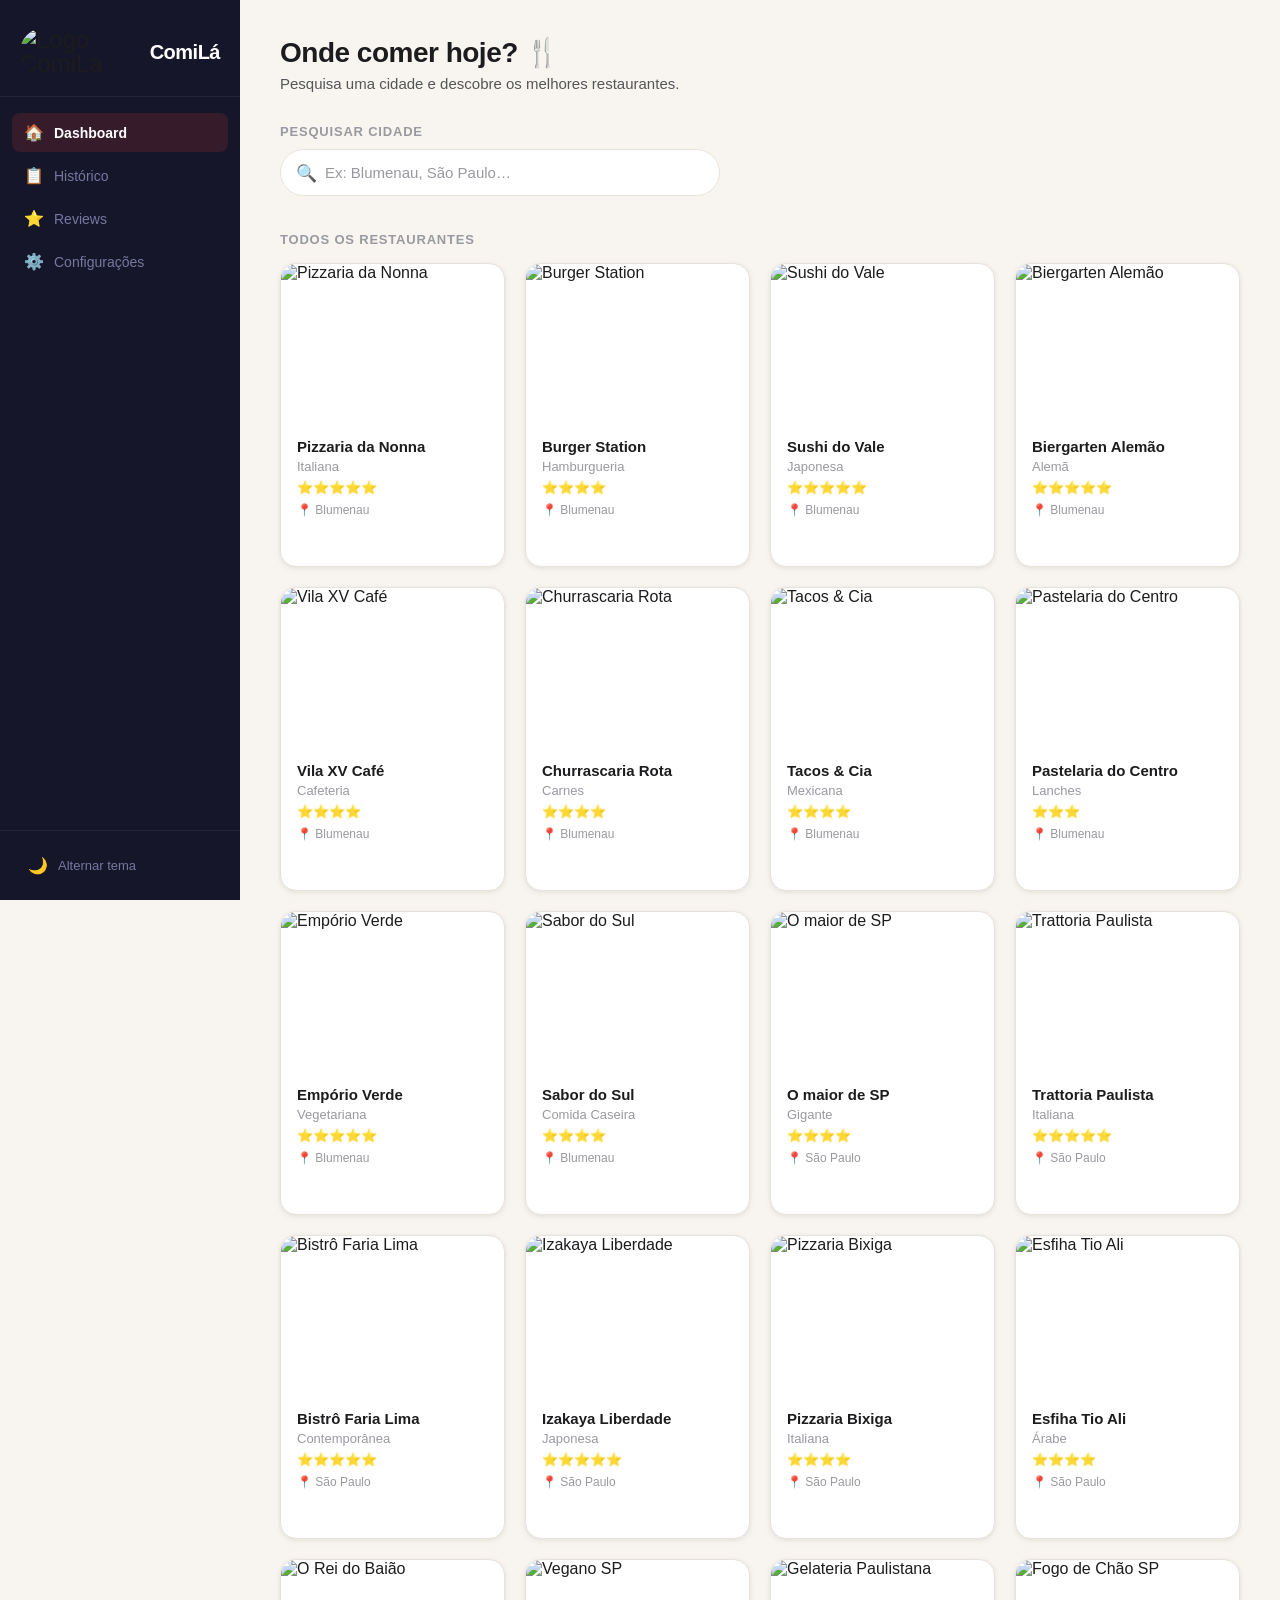
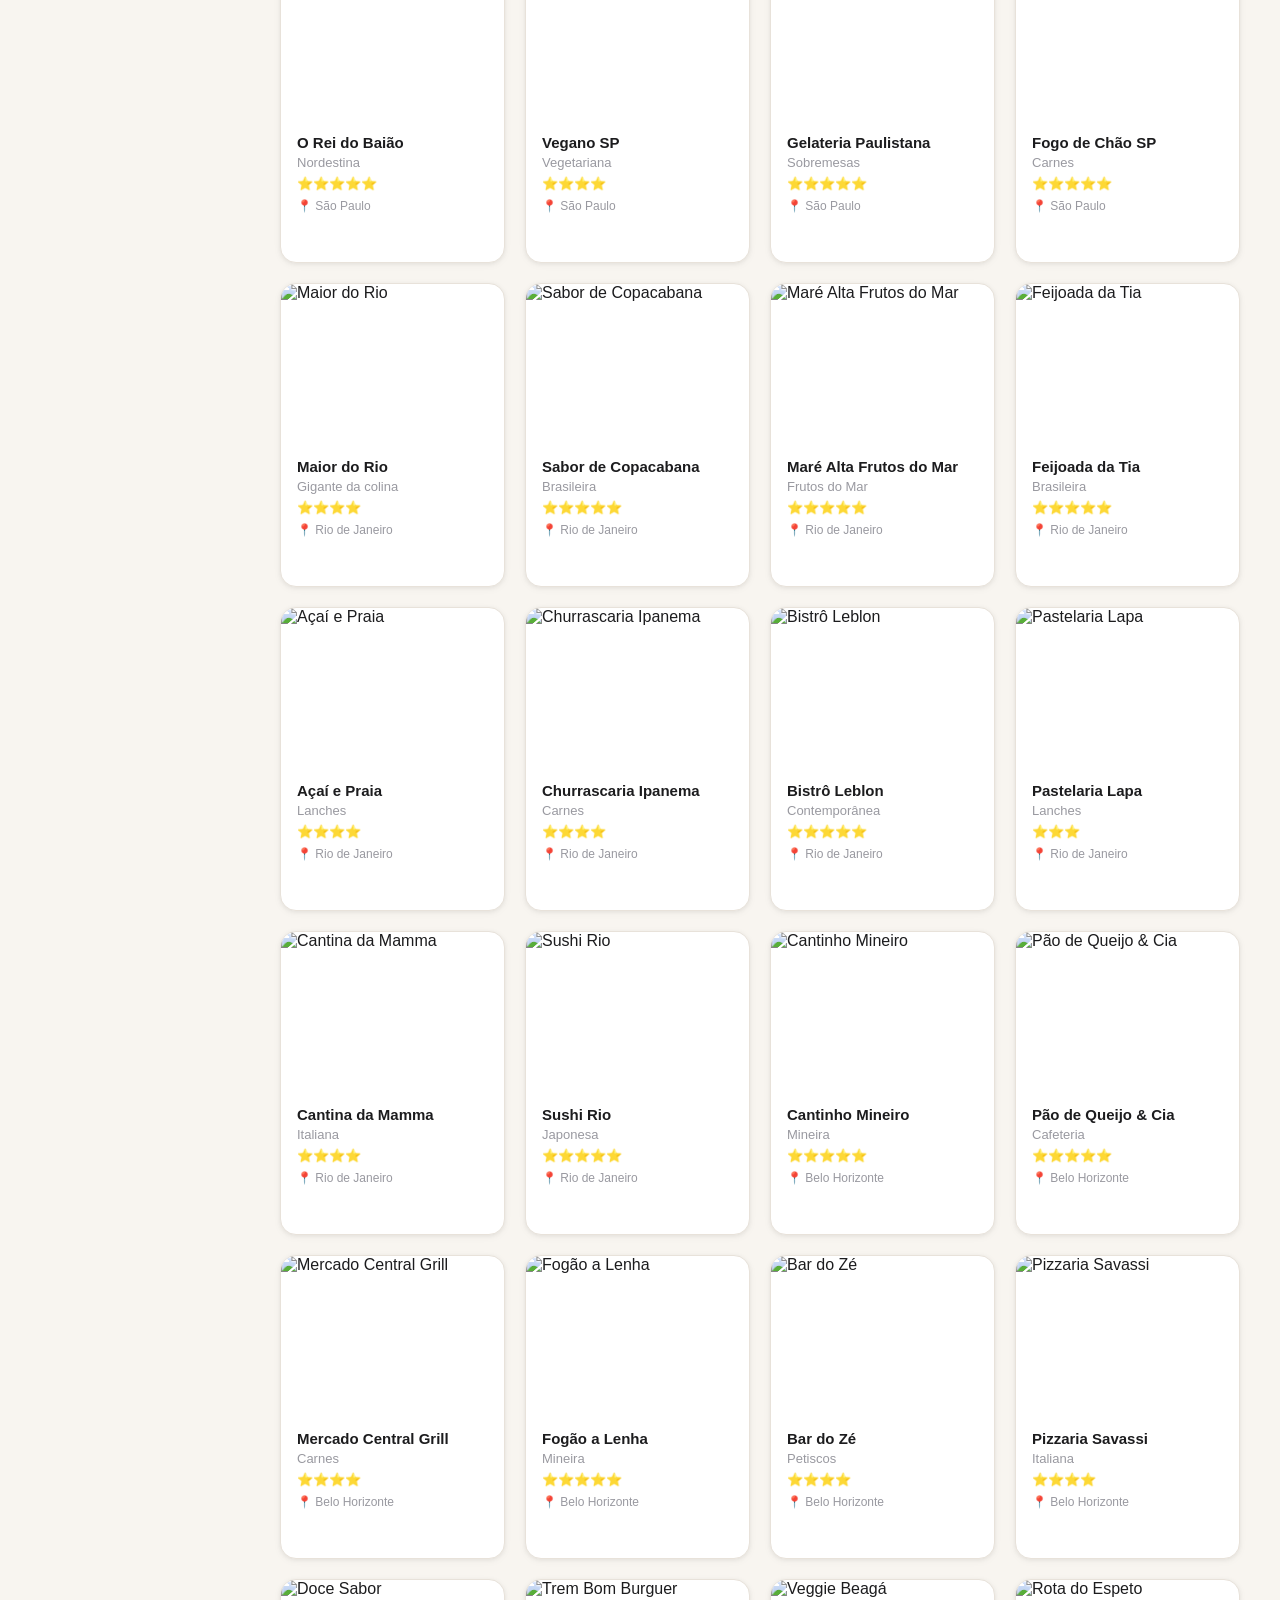
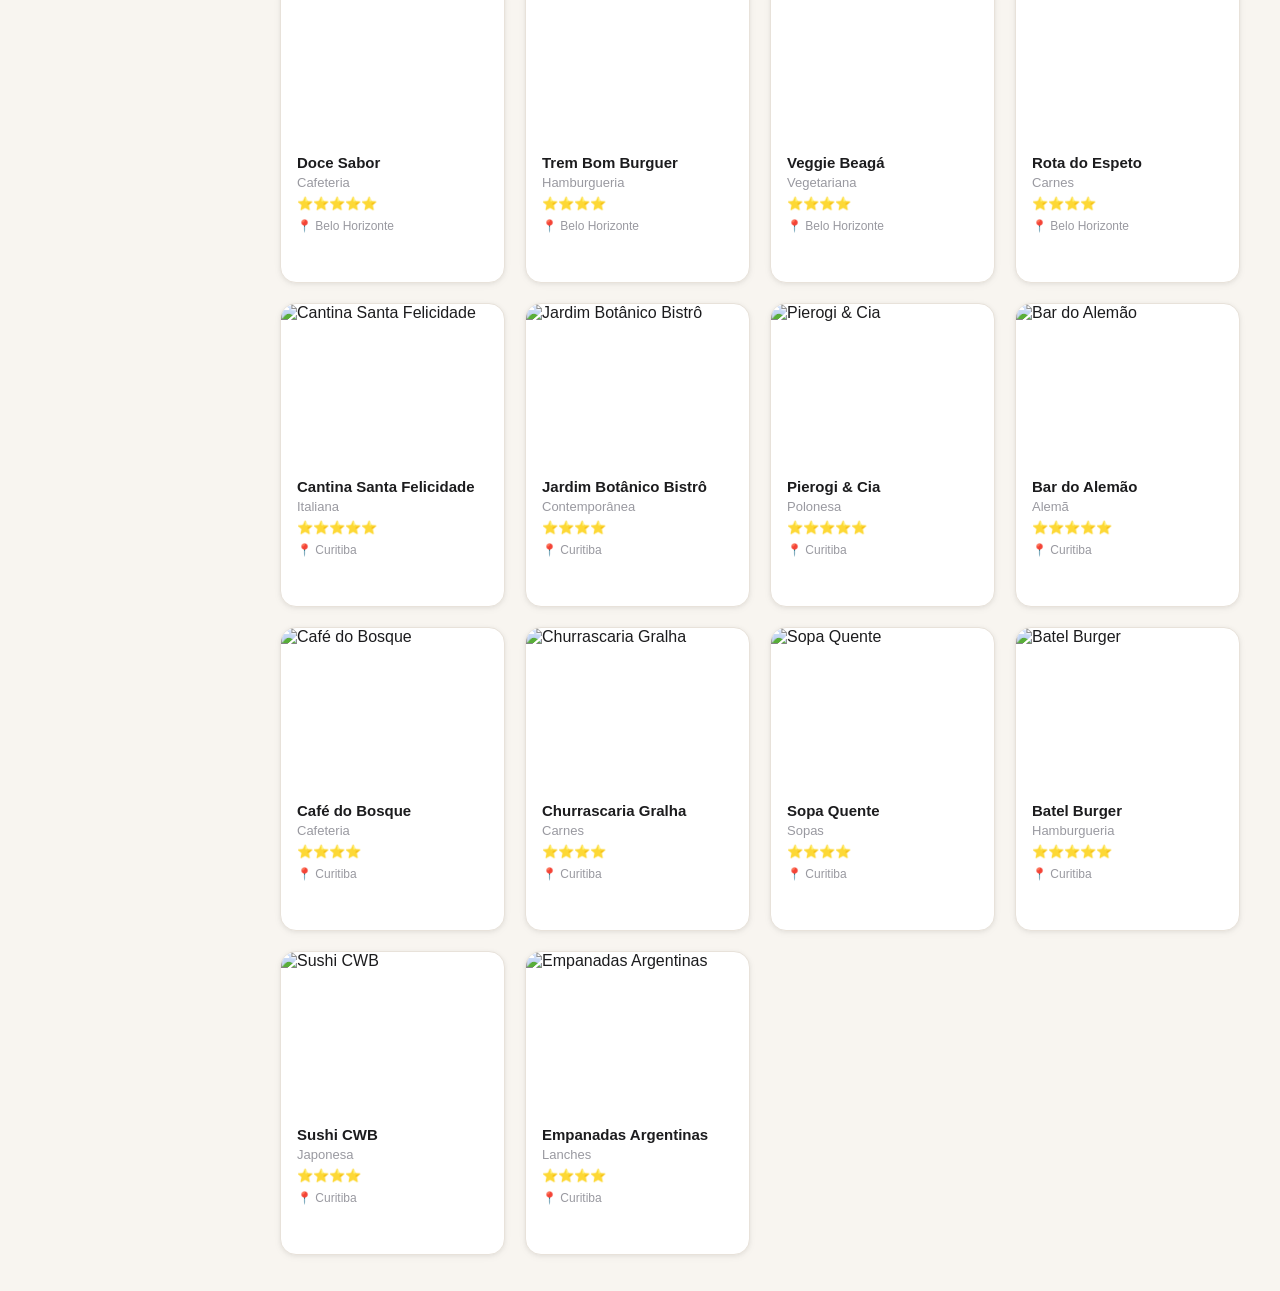
==== dashboard.html @ 985dcc8e "Add files via upload" ====
<!DOCTYPE html>
<html lang="pt-BR" data-theme="light">

<head>
    <meta charset="UTF-8">
    <meta name="viewport" content="width=device-width, initial-scale=1.0">
    <title>ComiLá – Dashboard</title>
    <link rel="stylesheet" href="style.css">
    <!-- theme.js aplicado cedo para evitar flash de tema errado -->
    <script src="theme.js"></script>
</head>

<body>

    <div class="app-shell">

        <!-- ========== SIDEBAR ========== -->
        <nav class="sidebar">
            <div class="sidebar-brand">
                <span class="brand-icon"><img src="Image/Gemini_Generated_Image_rf29t2rf29t2rf29.png" alt="Logo ComiLá"
                        style="
                         width:100%;
                         height:100%;
                         object-fit:contain;
                         border-radius: 50px;">
                </span>
                <span class="brand-name">ComiLá</span>
            </div>
            <ul class="sidebar-nav">
                <li><a href="dashboard.html">
                        <span class="nav-icon">🏠</span> Dashboard
                    </a></li>
                <li><a href="historico.html">
                        <span class="nav-icon">📋</span> Histórico
                    </a></li>
                <li><a href="review.html">
                        <span class="nav-icon">⭐</span> Reviews
                    </a></li>
                <li><a href="settings.html">
                        <span class="nav-icon">⚙️</span> Configurações
                    </a></li>
            </ul>
            <div class="sidebar-footer">
                <button class="btn-theme" id="theme-toggle-sidebar">
                    <span class="theme-icon">🌙</span>
                    Alternar tema
                </button>
            </div>
        </nav>

        <!-- ========== CONTEÚDO PRINCIPAL ========== -->
        <main class="main-content">

            <div class="page-header">
                <h1>Onde comer hoje? 🍴</h1>
                <p>Pesquisa uma cidade e descobre os melhores restaurantes.</p>
            </div>

            <!-- Barra de pesquisa de cidades -->
            <div class="search-wrapper">
                <label class="search-label" for="search-input">Pesquisar cidade</label>
                <div class="search-box">
                    <span class="search-icon">🔍</span>
                    <input type="text" id="search-input" placeholder="Ex: Blumenau, São Paulo…" autocomplete="off">
                    <ul id="results-list" class="results-list"></ul>
                </div>
            </div>

            <!-- Título da secção + grid de restaurantes -->
            <p class="section-title" id="section-label">Todos os restaurantes</p>
            <div id="restaurantes-tela" class="restaurantes-grid"></div>

        </main>
    </div>

    <!-- Toast de notificação (injetado pelo theme.js) -->

    <script src="script.js"></script>
</body>

</html>
---- style.css ----
/* ============================================================
   COMILÁ — FOLHA DE ESTILOS GLOBAL
   Usa variáveis CSS (:root) para suportar Dark Mode em todas
   as páginas sem repetição de código.
   ============================================================ */


/* ---- 1. TOKENS DE DESIGN ---------------------------------- */
:root {
    /* Fundo e superfícies */
    --clr-bg:          #f8f5f0;
    --clr-surface:     #ffffff;
    --clr-surface-alt: #f0ece7;

    /* Acento (vermelho gastronómico) */
    --clr-accent:      #e8352e;
    --clr-accent-dark: #c42b24;
    --clr-accent-soft: #fef2f1;

    /* Tipografia */
    --clr-text-1: #1c1c1e;
    --clr-text-2: #555558;
    --clr-text-3: #9999a0;

    /* Bordas */
    --clr-border: #e8e2da;

    /* Sidebar */
    --clr-sidebar:           #16162a;
    --clr-sidebar-text:      #7777a0;
    --clr-sidebar-hover:     rgba(255,255,255,0.07);
    --clr-sidebar-active-bg: rgba(232,53,46,0.15);
    --clr-sidebar-active:    #ffffff;

    /* Status (Aberto / Fechado) */
    --clr-open:       #16a34a;
    --clr-open-bg:    #dcfce7;
    --clr-closed:     #dc2626;
    --clr-closed-bg:  #fee2e2;

    /* Sombras */
    --shadow-sm:    0 1px 4px rgba(0,0,0,.06), 0 2px 8px rgba(0,0,0,.04);
    --shadow-md:    0 4px 16px rgba(0,0,0,.09), 0 1px 4px rgba(0,0,0,.04);
    --shadow-hover: 0 10px 36px rgba(0,0,0,.14), 0 3px 10px rgba(0,0,0,.07);

    /* Layout */
    --sidebar-w:   240px;
    --radius-sm:   8px;
    --radius-md:   12px;
    --radius-lg:   16px;
    --radius-pill: 100px;
    --transition:  0.2s ease;
}

/* ---- 2. DARK MODE ----------------------------------------- */
[data-theme="dark"] {
    --clr-bg:          #0d0d1c;
    --clr-surface:     #16162a;
    --clr-surface-alt: #1e1e38;

    --clr-accent:      #ff4d45;
    --clr-accent-dark: #e8352e;
    --clr-accent-soft: #200d0c;

    --clr-text-1: #eeeeff;
    --clr-text-2: #9090b8;
    --clr-text-3: #55557a;

    --clr-border: #22223a;

    --clr-sidebar:           #0a0a18;
    --clr-sidebar-text:      #55557a;
    --clr-sidebar-hover:     rgba(255,255,255,0.05);
    --clr-sidebar-active-bg: rgba(255,77,69,0.15);
    --clr-sidebar-active:    #ffffff;

    --clr-open:      #22c55e;
    --clr-open-bg:   #14532d;
    --clr-closed:    #ef4444;
    --clr-closed-bg: #7f1d1d;

    --shadow-sm:    0 1px 4px rgba(0,0,0,.35), 0 2px 8px rgba(0,0,0,.25);
    --shadow-md:    0 4px 16px rgba(0,0,0,.45), 0 1px 4px rgba(0,0,0,.25);
    --shadow-hover: 0 10px 36px rgba(0,0,0,.65), 0 3px 10px rgba(0,0,0,.4);
}


/* ---- 3. RESET & BASE -------------------------------------- */
*, *::before, *::after { box-sizing: border-box; margin: 0; padding: 0; }

body {
    font-family: -apple-system, BlinkMacSystemFont, 'Segoe UI', Roboto, sans-serif;
    background-color: var(--clr-bg);
    color: var(--clr-text-1);
    transition: background-color var(--transition), color var(--transition);
    min-height: 100vh;
}

a { text-decoration: none; color: inherit; }
img { display: block; width: 100%; }
button { cursor: pointer; border: none; background: none; font-family: inherit; }


/* ---- 4. APP SHELL (sidebar + main) ------------------------ */
.app-shell {
    display: flex;
    min-height: 100vh;
}

.main-content {
    flex: 1;
    padding: 36px 40px;
    overflow-y: auto;
}

.page-header {
    margin-bottom: 32px;
}

.page-header h1 {
    font-size: 28px;
    font-weight: 700;
    color: var(--clr-text-1);
    letter-spacing: -0.5px;
}

.page-header p {
    margin-top: 6px;
    color: var(--clr-text-2);
    font-size: 15px;
}


/* ---- 5. SIDEBAR ------------------------------------------- */
.sidebar {
    width: var(--sidebar-w);
    background-color: var(--clr-sidebar);
    display: flex;
    flex-direction: column;
    flex-shrink: 0;
    position: sticky;
    top: 0;
    height: 100vh;
    transition: background-color var(--transition);
}

/* Marca (logo) */
.sidebar-brand {
    display: flex;
    align-items: center;
    gap: 10px;
    padding: 28px 20px 20px;
    border-bottom: 1px solid rgba(255,255,255,0.06);
}

.sidebar-brand .brand-icon {
    font-size: 24px;
    line-height: 1;
}

.sidebar-brand .brand-name {
    font-size: 20px;
    font-weight: 800;
    color: #ffffff;
    letter-spacing: -0.5px;
}

/* Navegação */
.sidebar-nav {
    list-style: none;
    padding: 16px 12px;
    flex: 1;
}

.sidebar-nav li + li { margin-top: 4px; }

.sidebar-nav a {
    display: flex;
    align-items: center;
    gap: 10px;
    padding: 10px 12px;
    border-radius: var(--radius-sm);
    color: var(--clr-sidebar-text);
    font-size: 14px;
    font-weight: 500;
    transition: background var(--transition), color var(--transition);
}

.sidebar-nav a:hover {
    background-color: var(--clr-sidebar-hover);
    color: #ccccee;
}

.sidebar-nav a.active {
    background-color: var(--clr-sidebar-active-bg);
    color: var(--clr-sidebar-active);
    font-weight: 600;
}

.sidebar-nav .nav-icon { font-size: 16px; }

/* Rodapé da sidebar (botão de tema) */
.sidebar-footer {
    padding: 16px;
    border-top: 1px solid rgba(255,255,255,0.06);
}

.btn-theme {
    display: flex;
    align-items: center;
    gap: 10px;
    width: 100%;
    padding: 9px 12px;
    border-radius: var(--radius-sm);
    color: var(--clr-sidebar-text);
    font-size: 13px;
    font-weight: 500;
    transition: background var(--transition), color var(--transition);
}

.btn-theme:hover {
    background-color: var(--clr-sidebar-hover);
    color: #ccccee;
}

.btn-theme .theme-icon { font-size: 16px; }


/* ---- 6. TOAST NOTIFICATION -------------------------------- */
#toast {
    position: fixed;
    bottom: 28px;
    right: 28px;
    background: var(--clr-text-1);
    color: var(--clr-bg);
    padding: 12px 20px;
    border-radius: var(--radius-pill);
    font-size: 14px;
    font-weight: 500;
    box-shadow: var(--shadow-hover);
    z-index: 1000;
    opacity: 0;
    transform: translateY(12px);
    transition: opacity 0.3s ease, transform 0.3s ease;
    pointer-events: none;
}

#toast.visivel {
    opacity: 1;
    transform: translateY(0);
}


/* ---- 7. ESTADO VAZIO -------------------------------------- */
.estado-vazio {
    text-align: center;
    padding: 80px 20px;
    color: var(--clr-text-3);
    grid-column: 1 / -1;
}

.estado-vazio-icon { font-size: 56px; display: block; margin-bottom: 16px; }
.estado-vazio h3 { font-size: 20px; color: var(--clr-text-2); margin-bottom: 8px; }
.estado-vazio p  { font-size: 14px; margin-bottom: 24px; }


/* ---- 8. BOTÕES -------------------------------------------- */
.btn-primario {
    display: inline-flex;
    align-items: center;
    gap: 6px;
    padding: 10px 20px;
    background-color: var(--clr-accent);
    color: #fff;
    border-radius: var(--radius-pill);
    font-size: 14px;
    font-weight: 600;
    transition: background var(--transition), transform var(--transition);
}

.btn-primario:hover {
    background-color: var(--clr-accent-dark);
    transform: translateY(-1px);
}

.btn-outline {
    display: inline-flex;
    align-items: center;
    gap: 6px;
    padding: 9px 18px;
    background: transparent;
    border: 1.5px solid var(--clr-border);
    color: var(--clr-text-2);
    border-radius: var(--radius-pill);
    font-size: 14px;
    font-weight: 500;
    cursor: pointer;
    transition: all var(--transition);
}

.btn-outline:hover {
    border-color: var(--clr-accent);
    color: var(--clr-accent);
}

.btn-outline.btn-danger:hover {
    border-color: var(--clr-closed);
    color: var(--clr-closed);
}


/* ============================================================
   PÁGINA: INDEX (DASHBOARD)
   ============================================================ */

/* Área de busca */
.search-wrapper {
    margin-bottom: 36px;
}

.search-label {
    display: block;
    font-size: 13px;
    font-weight: 600;
    color: var(--clr-text-3);
    text-transform: uppercase;
    letter-spacing: 0.8px;
    margin-bottom: 10px;
}

.search-box {
    position: relative;
    max-width: 440px;
}

.search-box input {
    width: 100%;
    padding: 14px 18px 14px 44px;
    font-size: 15px;
    border: 1.5px solid var(--clr-border);
    border-radius: var(--radius-pill);
    background: var(--clr-surface);
    color: var(--clr-text-1);
    outline: none;
    transition: border-color var(--transition), box-shadow var(--transition);
}

.search-box input::placeholder { color: var(--clr-text-3); }

.search-box input:focus {
    border-color: var(--clr-accent);
    box-shadow: 0 0 0 3px rgba(232,53,46,0.12);
}

.search-icon {
    position: absolute;
    left: 16px;
    top: 50%;
    transform: translateY(-50%);
    font-size: 17px;
    pointer-events: none;
}

/* Lista de sugestões de cidades */
.results-list {
    list-style: none;
    position: absolute;
    top: calc(100% + 8px);
    left: 0;
    right: 0;
    background: var(--clr-surface);
    border: 1.5px solid var(--clr-border);
    border-radius: var(--radius-md);
    box-shadow: var(--shadow-md);
    overflow: hidden;
    display: none;
    z-index: 100;
}

.results-list li {
    display: flex;
    align-items: center;
    justify-content: space-between;
    gap: 10px;
    padding: 12px 18px;
    font-size: 14px;
    color: var(--clr-text-2);
    cursor: pointer;
    border-bottom: 1px solid var(--clr-border);
    transition: background var(--transition);
}

.results-list li:last-child { border-bottom: none; }
.results-list li:hover { background: var(--clr-accent-soft); color: var(--clr-accent); }

.results-list .resultado-nome {
    overflow: hidden;
    text-overflow: ellipsis;
    white-space: nowrap;
}

/* Selo indicando de qual API veio a sugestão (API Ninjas / OpenStreetMap) */
.results-list .resultado-origem {
    flex-shrink: 0;
    font-size: 10px;
    font-weight: 700;
    text-transform: uppercase;
    letter-spacing: 0.5px;
    padding: 3px 8px;
    border-radius: var(--radius-pill);
    background: var(--clr-surface-alt);
    color: var(--clr-text-3);
}

/* Secção de restaurantes */
.section-title {
    font-size: 13px;
    font-weight: 600;
    text-transform: uppercase;
    letter-spacing: 0.8px;
    color: var(--clr-text-3);
    margin-bottom: 16px;
}

/* Grid de cards do Dashboard */
.restaurantes-grid {
    display: grid;
    grid-template-columns: repeat(auto-fill, minmax(220px, 1fr));
    gap: 20px;
}

/* Card de restaurante (index.html) */
.card-restaurante {
    background: var(--clr-surface);
    border-radius: var(--radius-lg);
    overflow: hidden;
    box-shadow: var(--shadow-sm);
    cursor: pointer;
    transition: transform var(--transition), box-shadow var(--transition);
    border: 1px solid var(--clr-border);
}

.card-restaurante:hover {
    transform: translateY(-4px);
    box-shadow: var(--shadow-hover);
}

/* Feedback visual ao clicar */
.card-restaurante:active { transform: scale(0.98); }

.card-restaurante img {
    width: 100%;
    height: 160px;
    object-fit: cover;
}

.card-restaurante-body {
    padding: 14px 16px 16px;
}

.card-restaurante-body h3 {
    font-size: 15px;
    font-weight: 600;
    color: var(--clr-text-1);
    margin-bottom: 4px;
}

.card-restaurante-body .card-tipo {
    font-size: 13px;
    color: var(--clr-text-3);
    margin-bottom: 6px;
}

.card-restaurante-body .card-nota {
    font-size: 13px;
    color: var(--clr-text-2);
}

.card-restaurante-body .card-cidade {
    font-size: 12px;
    color: var(--clr-text-3);
    margin-top: 8px;
}

/* Dica de "clique para salvar" */
.card-restaurante::after {
    content: '＋ Adicionar ao histórico';
    display: block;
    width: 100%;
    padding: 8px;
    background: var(--clr-accent);
    color: white;
    font-size: 12px;
    font-weight: 600;
    text-align: center;
    opacity: 0;
    transform: translateY(100%);
    transition: opacity 0.2s ease, transform 0.2s ease;
}

.card-restaurante:hover::after {
    opacity: 1;
    transform: translateY(0);
}


/* ============================================================
   PÁGINA: HISTÓRICO
   ============================================================ */
.historico-grid {
    display: grid;
    grid-template-columns: repeat(auto-fill, minmax(300px, 1fr));
    gap: 20px;
}

/* Card do histórico */
.card-historico {
    background: var(--clr-surface);
    border-radius: var(--radius-lg);
    overflow: hidden;
    box-shadow: var(--shadow-sm);
    border: 1px solid var(--clr-border);
    transition: transform var(--transition), box-shadow var(--transition), opacity 0.3s ease;
}

.card-historico:hover {
    transform: translateY(-3px);
    box-shadow: var(--shadow-md);
}

.card-historico-img {
    position: relative;
}

.card-historico-img img {
    width: 100%;
    height: 170px;
    object-fit: cover;
}

/* Badge de status */
.badge-status {
    position: absolute;
    top: 12px;
    right: 12px;
    padding: 4px 10px;
    border-radius: var(--radius-pill);
    font-size: 12px;
    font-weight: 700;
}

.status-aberto  { background: var(--clr-open-bg);   color: var(--clr-open);   }
.status-fechado { background: var(--clr-closed-bg); color: var(--clr-closed); }

/* Versão do selo de status para uso dentro da tabela (sem position absolute) */
.status-pill {
    display: inline-block;
    padding: 4px 10px;
    border-radius: var(--radius-pill);
    font-size: 12px;
    font-weight: 700;
    line-height: 1.4;
}

.card-historico-body { padding: 16px 18px; }

.card-historico-header {
    display: flex;
    align-items: flex-start;
    justify-content: space-between;
    gap: 8px;
    margin-bottom: 8px;
}

.card-historico-header h3 {
    font-size: 16px;
    font-weight: 600;
    color: var(--clr-text-1);
    line-height: 1.3;
}

/* Botão de remover */
.btn-remover {
    flex-shrink: 0;
    width: 28px;
    height: 28px;
    border-radius: 50%;
    border: 1.5px solid var(--clr-border);
    display: flex;
    align-items: center;
    justify-content: center;
    font-size: 12px;
    color: var(--clr-text-3);
    cursor: pointer;
    transition: all var(--transition);
    background: transparent;
}

.btn-remover:hover {
    border-color: var(--clr-closed);
    color: var(--clr-closed);
    background: var(--clr-closed-bg);
}

.card-historico-body .card-tipo   { font-size: 13px; color: var(--clr-text-3); margin-bottom: 4px; }
.card-historico-body .card-nota   { font-size: 13px; margin-bottom: 10px; }
.card-historico-body .card-data,
.card-historico-body .card-cidade { font-size: 12px; color: var(--clr-text-3); margin-top: 4px; }


/* ============================================================
   PÁGINA: HISTÓRICO — TABELA (DataTables)
   ============================================================ */

/* Barra acima da tabela: filtro de favoritos + ação de limpar */
.historico-toolbar {
    display: flex;
    align-items: center;
    justify-content: space-between;
    flex-wrap: wrap;
    gap: 12px;
    margin-bottom: 20px;
}

.check-favoritos {
    display: inline-flex;
    align-items: center;
    gap: 8px;
    font-size: 14px;
    font-weight: 500;
    color: var(--clr-text-2);
    cursor: pointer;
    user-select: none;
}

.check-favoritos input[type="checkbox"] {
    width: 18px;
    height: 18px;
    accent-color: var(--clr-accent);
    cursor: pointer;
}

/* Cartão que envolve a tabela */
.tabela-wrapper {
    background: var(--clr-surface);
    border: 1px solid var(--clr-border);
    border-radius: var(--radius-lg);
    box-shadow: var(--shadow-sm);
    padding: 20px 24px;
    overflow-x: auto;
}

/* Controlos do DataTables (quantidade de linhas + busca) */
.dataTables_wrapper .dataTables_length,
.dataTables_wrapper .dataTables_filter {
    margin-bottom: 16px;
    font-size: 13px;
    color: var(--clr-text-2);
}

.dataTables_wrapper .dataTables_filter {
    display: flex;
    justify-content: flex-end;
}

.dataTables_wrapper .dataTables_length label,
.dataTables_wrapper .dataTables_filter label {
    display: flex;
    align-items: center;
    gap: 8px;
}

.dataTables_wrapper .dataTables_length select,
.dataTables_wrapper .dataTables_filter input {
    padding: 7px 12px;
    font-size: 13px;
    border: 1.5px solid var(--clr-border);
    border-radius: var(--radius-sm);
    background: var(--clr-bg);
    color: var(--clr-text-1);
    outline: none;
    font-family: inherit;
    transition: border-color var(--transition), box-shadow var(--transition);
}

.dataTables_wrapper .dataTables_filter input:focus,
.dataTables_wrapper .dataTables_length select:focus {
    border-color: var(--clr-accent);
    box-shadow: 0 0 0 3px rgba(232,53,46,0.1);
}

/* Tabela */
table.tabela-historico {
    width: 100%;
    border-collapse: collapse;
}

table.tabela-historico thead th {
    text-align: left;
    padding: 12px 14px;
    font-size: 12px;
    font-weight: 700;
    text-transform: uppercase;
    letter-spacing: 0.6px;
    color: var(--clr-text-3);
    background: var(--clr-surface-alt);
    border-bottom: 1.5px solid var(--clr-border);
    white-space: nowrap;
    cursor: pointer;
    position: relative;
}

table.tabela-historico thead th:first-child { border-radius: var(--radius-sm) 0 0 0; }
table.tabela-historico thead th:last-child  { border-radius: 0 var(--radius-sm) 0 0; }

/* Ícones de ordenação */
table.tabela-historico thead th.sorting::after,
table.tabela-historico thead th.sorting_asc::after,
table.tabela-historico thead th.sorting_desc::after {
    content: '⇕';
    margin-left: 6px;
    font-size: 11px;
    color: var(--clr-text-3);
}

table.tabela-historico thead th.sorting_asc::after  { content: '↑'; color: var(--clr-accent); }
table.tabela-historico thead th.sorting_desc::after { content: '↓'; color: var(--clr-accent); }

table.tabela-historico tbody td {
    padding: 12px 14px;
    font-size: 14px;
    color: var(--clr-text-1);
    border-bottom: 1px solid var(--clr-border);
    white-space: nowrap;
}

table.tabela-historico tbody tr:last-child td { border-bottom: none; }

table.tabela-historico tbody tr:hover td {
    background: var(--clr-surface-alt);
}

table.tabela-historico td.col-favorito,
table.tabela-historico td.col-acoes,
table.tabela-historico th.col-favorito,
table.tabela-historico th.col-acoes {
    text-align: center;
}

/* Linha sem resultados (mensagem padrão do DataTables) */
table.tabela-historico tbody td.dataTables_empty {
    text-align: center;
    padding: 40px 0;
    color: var(--clr-text-3);
    font-size: 14px;
}

/* Botão de favoritar (estrela) */
.btn-favorito {
    font-size: 18px;
    line-height: 1;
    color: var(--clr-text-3);
    transition: color var(--transition), transform var(--transition);
}

.btn-favorito:hover {
    color: #f5b400;
    transform: scale(1.15);
}

.btn-favorito.ativo {
    color: #f5b400;
}

/* Botão de remover linha do histórico */
.btn-remover-linha {
    width: 28px;
    height: 28px;
    border-radius: 50%;
    border: 1.5px solid var(--clr-border);
    display: inline-flex;
    align-items: center;
    justify-content: center;
    font-size: 12px;
    color: var(--clr-text-3);
    transition: all var(--transition);
    background: transparent;
}

.btn-remover-linha:hover {
    border-color: var(--clr-closed);
    color: var(--clr-closed);
    background: var(--clr-closed-bg);
}

/* Rodapé: informação + paginação */
.dataTables_wrapper .dataTables_info {
    margin-top: 16px;
    font-size: 13px;
    color: var(--clr-text-3);
}

.dataTables_wrapper .dataTables_paginate {
    margin-top: 16px;
    display: flex;
    justify-content: flex-end;
    gap: 6px;
    flex-wrap: wrap;
}

.dataTables_wrapper .dataTables_paginate .paginate_button {
    padding: 6px 12px;
    font-size: 13px;
    font-weight: 500;
    border-radius: var(--radius-sm);
    color: var(--clr-text-2);
    border: 1.5px solid var(--clr-border);
    transition: all var(--transition);
}

.dataTables_wrapper .dataTables_paginate .paginate_button:hover {
    border-color: var(--clr-accent);
    color: var(--clr-accent);
}

.dataTables_wrapper .dataTables_paginate .paginate_button.current {
    background: var(--clr-accent);
    border-color: var(--clr-accent);
    color: #fff;
}

.dataTables_wrapper .dataTables_paginate .paginate_button.disabled {
    opacity: 0.4;
    cursor: default;
}

.dataTables_wrapper .dataTables_paginate .paginate_button.disabled:hover {
    border-color: var(--clr-border);
    color: var(--clr-text-2);
}

/* Dois blocos lado a lado (quantidade de linhas / busca) */
.dataTables_wrapper::after {
    content: '';
    display: table;
    clear: both;
}

.dataTables_wrapper .dataTables_length { float: left; }
.dataTables_wrapper .dataTables_filter { float: right; }
.dataTables_wrapper .dataTables_info   { float: left;  }
.dataTables_wrapper .dataTables_paginate { float: right; }


/* ============================================================
   PÁGINA: REVIEWS
   ============================================================ */
.reviews-container {
    display: flex;
    flex-direction: column;
    gap: 24px;
}

/* Card de review (layout horizontal) */
.card-review {
    background: var(--clr-surface);
    border-radius: var(--radius-lg);
    border: 1px solid var(--clr-border);
    box-shadow: var(--shadow-sm);
    display: grid;
    grid-template-columns: 220px 1fr;
    overflow: hidden;
    transition: box-shadow var(--transition);
}

.card-review:hover { box-shadow: var(--shadow-md); }

.card-review-img img {
    width: 220px;
    height: 100%;
    object-fit: cover;
    min-height: 180px;
}

.card-review-body {
    padding: 20px 24px;
    display: flex;
    flex-direction: column;
    gap: 16px;
}

.card-review-info h3 {
    font-size: 18px;
    font-weight: 700;
    color: var(--clr-text-1);
    margin-bottom: 4px;
}

.card-review-info .card-tipo { font-size: 13px; color: var(--clr-text-3); }
.card-review-info .card-nota-global { font-size: 20px; margin-top: 6px; }

/* Lista de avaliações */
.reviews-titulo {
    font-size: 12px;
    font-weight: 700;
    text-transform: uppercase;
    letter-spacing: 0.8px;
    color: var(--clr-text-3);
    margin-bottom: 12px;
}

.review-item {
    padding: 12px 14px;
    background: var(--clr-surface-alt);
    border-radius: var(--radius-md);
    margin-bottom: 10px;
}

.review-item:last-child { margin-bottom: 0; }

.review-header {
    display: flex;
    align-items: center;
    gap: 10px;
    margin-bottom: 8px;
}

.review-avatar { font-size: 24px; }
.review-autor  { font-size: 14px; font-weight: 600; display: block; color: var(--clr-text-1); }
.review-estrelas { font-size: 12px; display: block; margin-top: 1px; }

.review-texto {
    font-size: 13px;
    color: var(--clr-text-2);
    line-height: 1.6;
    font-style: italic;
}


/* ============================================================
   PÁGINA: CONFIGURAÇÕES
   ============================================================ */
.settings-grid {
    display: flex;
    flex-direction: column;
    gap: 24px;
    max-width: 560px;
}

.settings-card {
    background: var(--clr-surface);
    border-radius: var(--radius-lg);
    border: 1px solid var(--clr-border);
    padding: 24px 28px;
    box-shadow: var(--shadow-sm);
}

.settings-card-title {
    font-size: 15px;
    font-weight: 700;
    color: var(--clr-text-1);
    margin-bottom: 6px;
}

.settings-card-subtitle {
    font-size: 13px;
    color: var(--clr-text-3);
    margin-bottom: 20px;
}

/* Campos de formulário */
.form-group {
    margin-bottom: 16px;
}

.form-group label {
    display: block;
    font-size: 13px;
    font-weight: 600;
    color: var(--clr-text-2);
    margin-bottom: 6px;
}

.form-group input {
    width: 100%;
    padding: 11px 14px;
    font-size: 14px;
    border: 1.5px solid var(--clr-border);
    border-radius: var(--radius-sm);
    background: var(--clr-bg);
    color: var(--clr-text-1);
    outline: none;
    transition: border-color var(--transition), box-shadow var(--transition);
    font-family: inherit;
}

.form-group input::placeholder { color: var(--clr-text-3); }

.form-group input:focus {
    border-color: var(--clr-accent);
    box-shadow: 0 0 0 3px rgba(232,53,46,0.1);
}

.form-actions { margin-top: 20px; }

/* Toggle de Dark Mode */
.toggle-row {
    display: flex;
    align-items: center;
    justify-content: space-between;
    padding: 8px 0;
}

.toggle-label {
    font-size: 15px;
    font-weight: 600;
    color: var(--clr-text-1);
    display: block;
}
.toggle-sublabel {
    font-size: 12px;
    color: var(--clr-text-3);
    margin-top: 2px;
}

/* Interruptor (toggle switch) */
.toggle-switch {
    position: relative;
    display: inline-block;
    width: 48px;
    height: 26px;
    flex-shrink: 0;
}

.toggle-switch input { opacity: 0; width: 0; height: 0; }

.toggle-knob {
    position: absolute;
    inset: 0;
    background: var(--clr-border);
    border-radius: var(--radius-pill);
    cursor: pointer;
    transition: background 0.3s;
}

.toggle-knob::before {
    content: '';
    position: absolute;
    width: 20px;
    height: 20px;
    top: 3px;
    left: 3px;
    background: white;
    border-radius: 50%;
    transition: transform 0.3s;
    box-shadow: 0 1px 3px rgba(0,0,0,0.2);
}

.toggle-switch input:checked + .toggle-knob {
    background: var(--clr-accent);
}

.toggle-switch input:checked + .toggle-knob::before {
    transform: translateX(22px);
}

/* Zona de perigo */
.danger-zone {
    border-color: rgba(220, 38, 38, 0.3);
}

.danger-zone .settings-card-title { color: var(--clr-closed); }


/* ============================================================
   RESPONSIVIDADE
   ============================================================ */
@media (max-width: 768px) {
    .sidebar { display: none; } /* Simplificado para mobile */
    .main-content { padding: 24px 20px; }

    .restaurantes-grid  { grid-template-columns: repeat(auto-fill, minmax(160px, 1fr)); gap: 14px; }
    .historico-grid     { grid-template-columns: 1fr; }
    .card-review        { grid-template-columns: 1fr; }
    .card-review-img img { width: 100%; height: 180px; }

    .historico-toolbar { flex-direction: column; align-items: flex-start; }
    .dataTables_wrapper .dataTables_length,
    .dataTables_wrapper .dataTables_filter,
    .dataTables_wrapper .dataTables_info,
    .dataTables_wrapper .dataTables_paginate {
        float: none;
        width: 100%;
    }
    .dataTables_wrapper .dataTables_filter { justify-content: flex-start; }
}
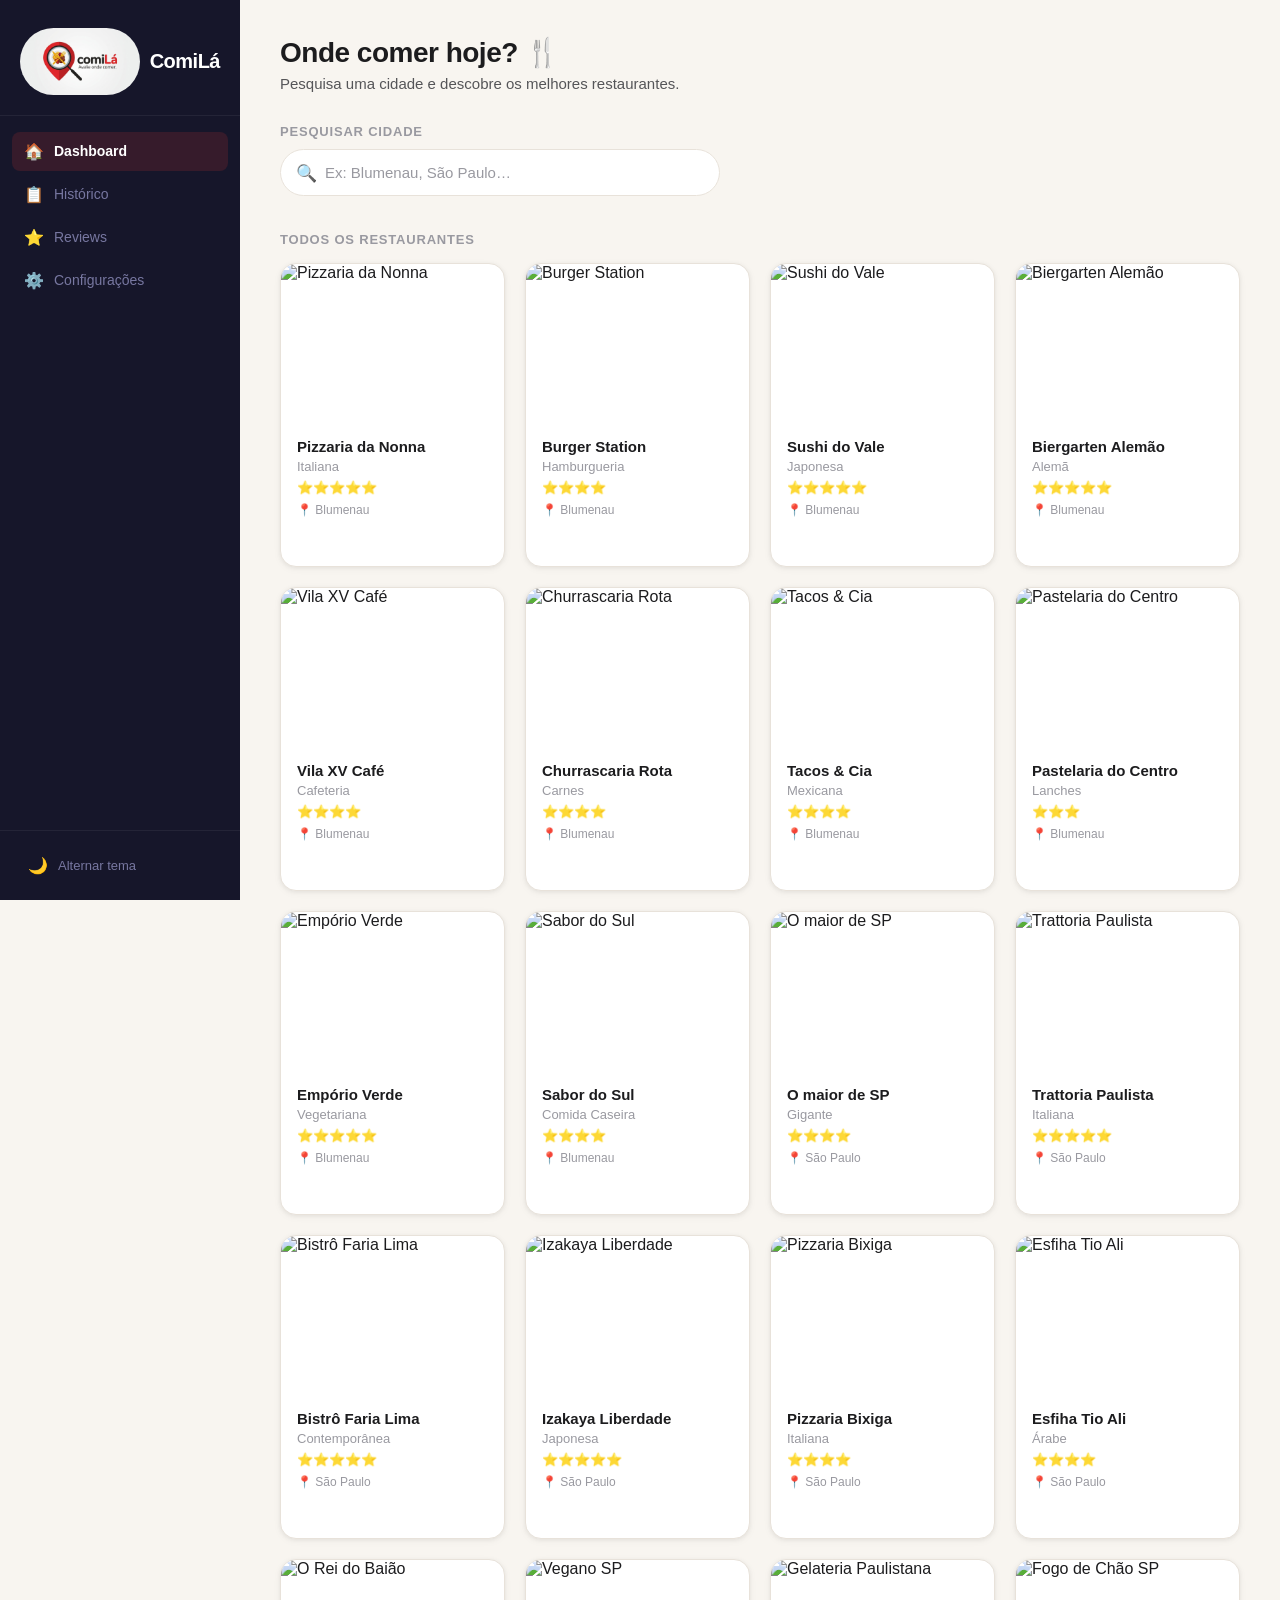
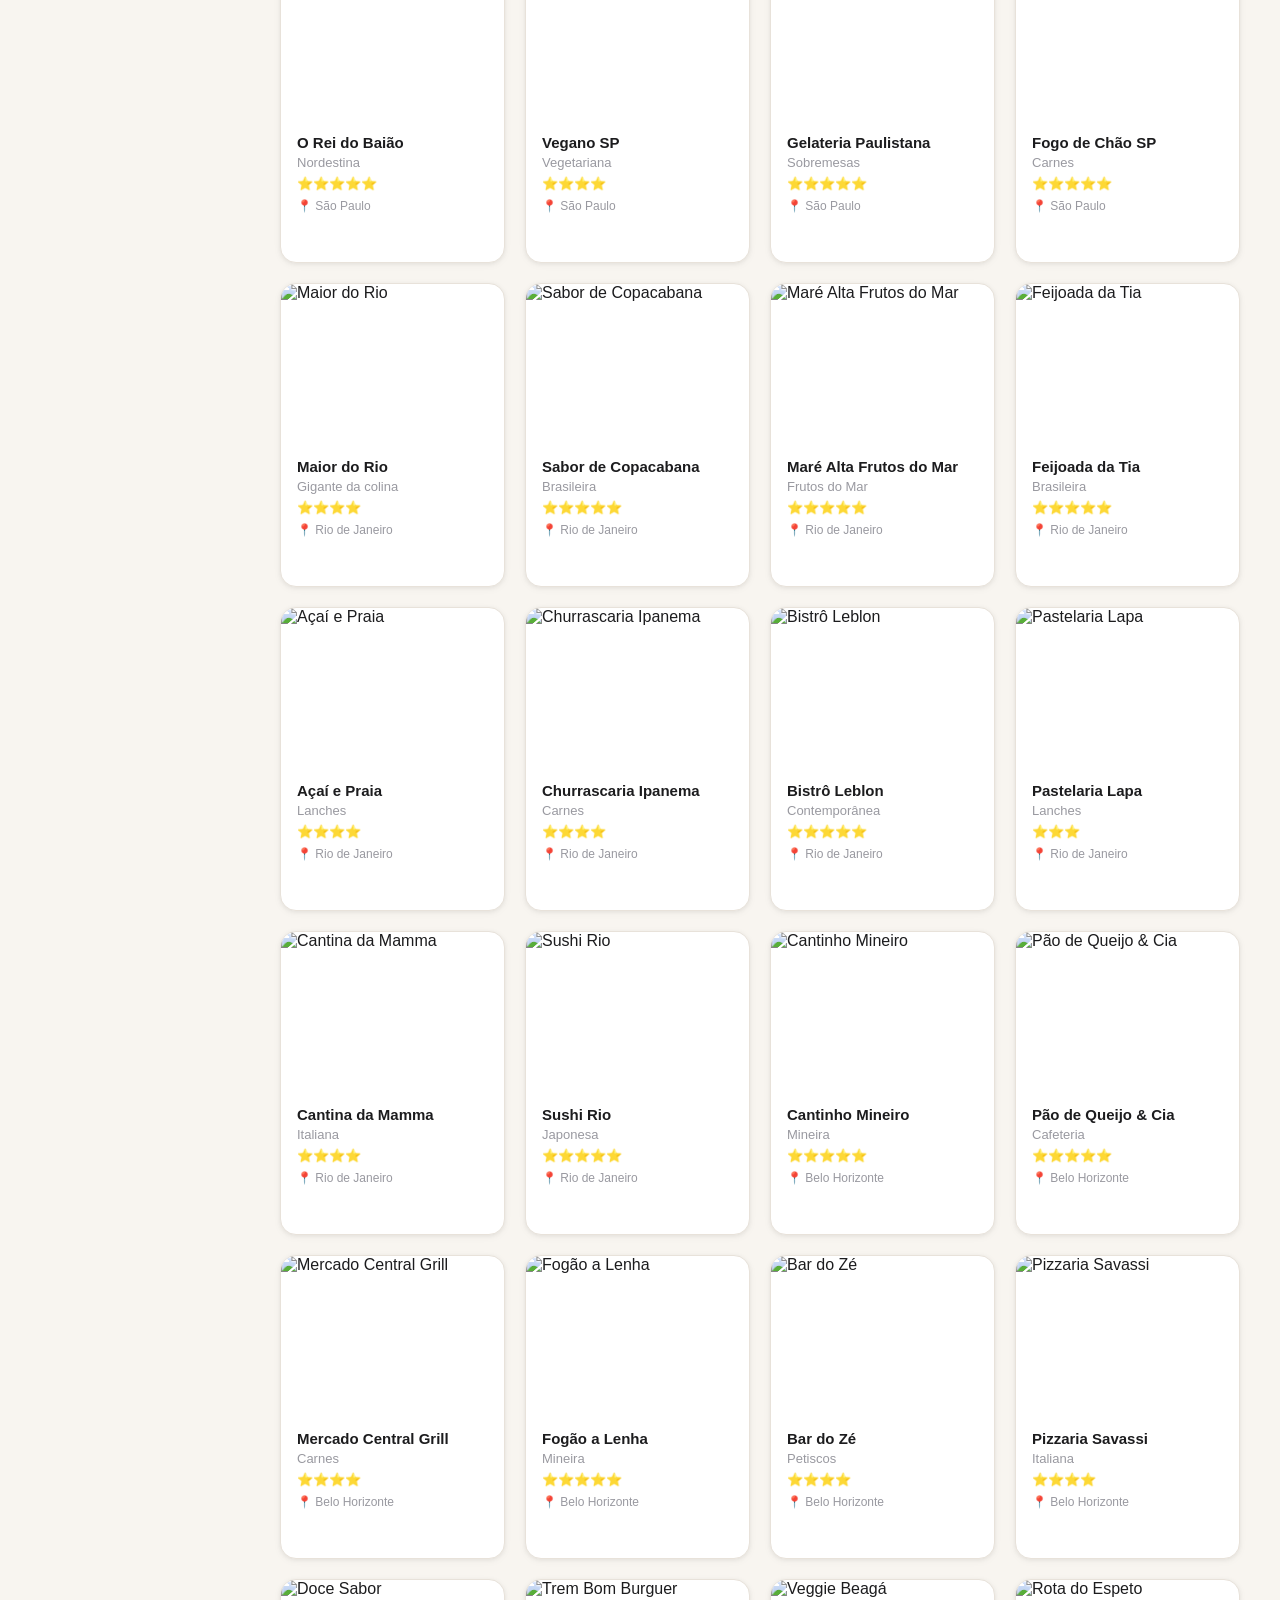
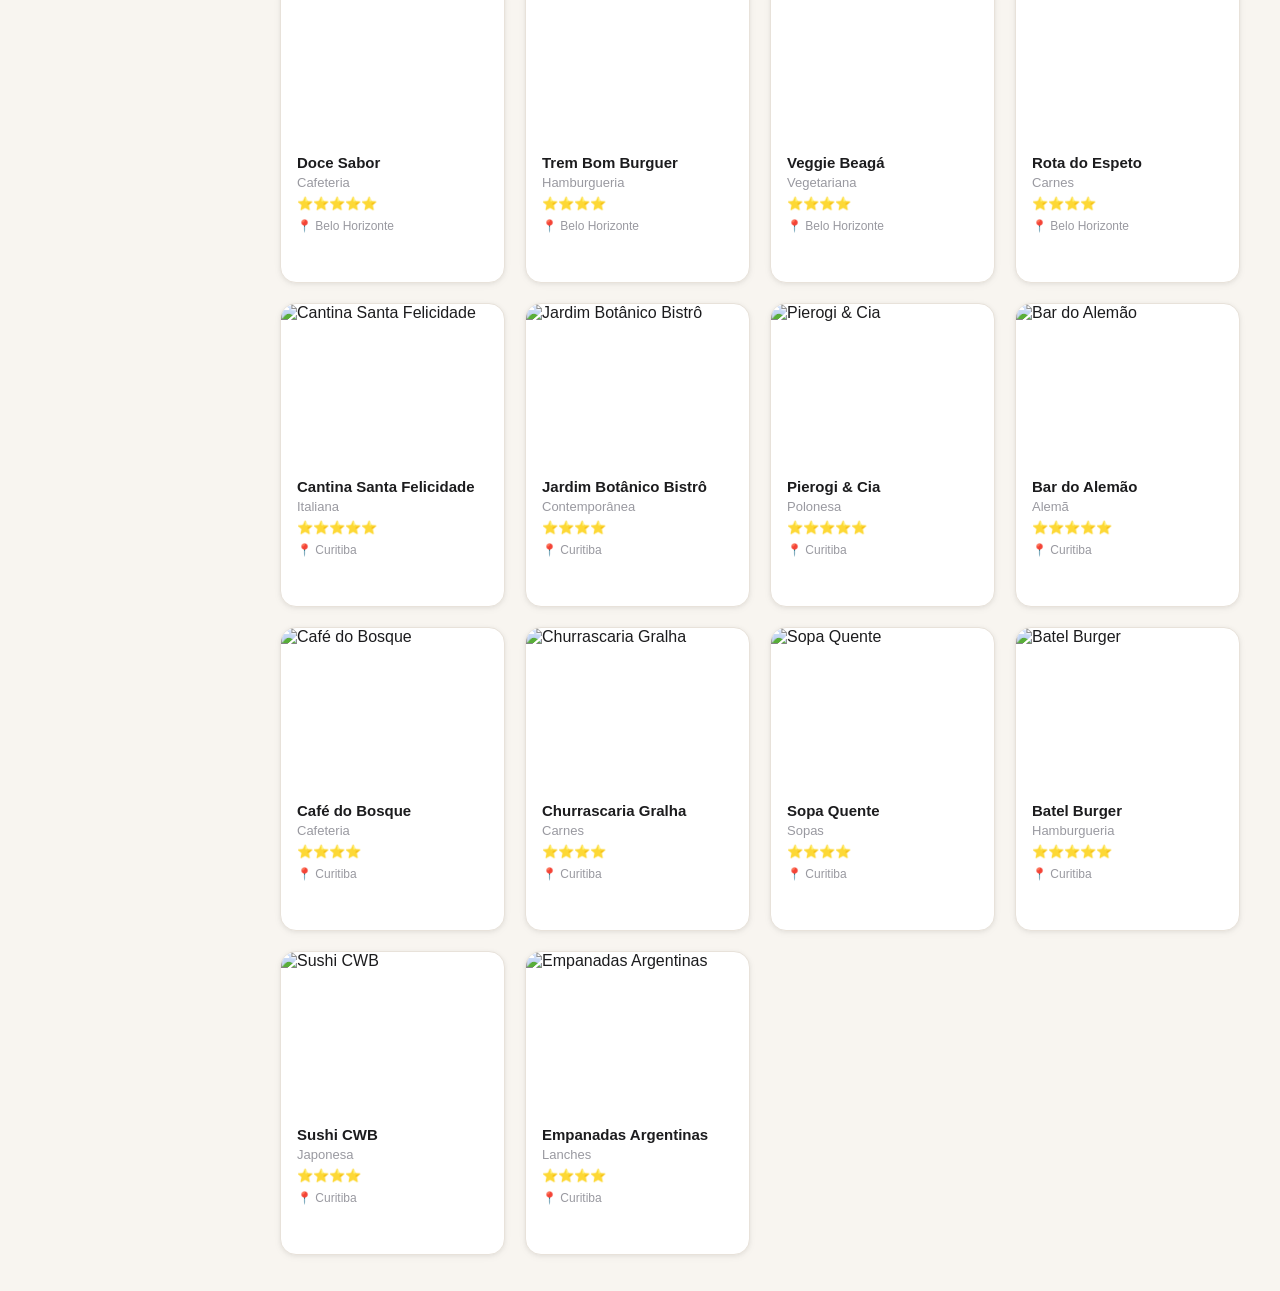
==== commit 99df9ae7: "Add files via upload" ====
--- a/dashboard.html
+++ b/dashboard.html
@@ -17,7 +17,7 @@
         <!-- ========== SIDEBAR ========== -->
         <nav class="sidebar">
             <div class="sidebar-brand">
-                <span class="brand-icon"><img src="Image/Gemini_Generated_Image_rf29t2rf29t2rf29.png" alt="Logo ComiLá"
+                <span class="brand-icon"><img src="Gemini_Generated_Image_rf29t2rf29t2rf29.png" alt="Logo ComiLá"
                         style="
                          width:100%;
                          height:100%;
